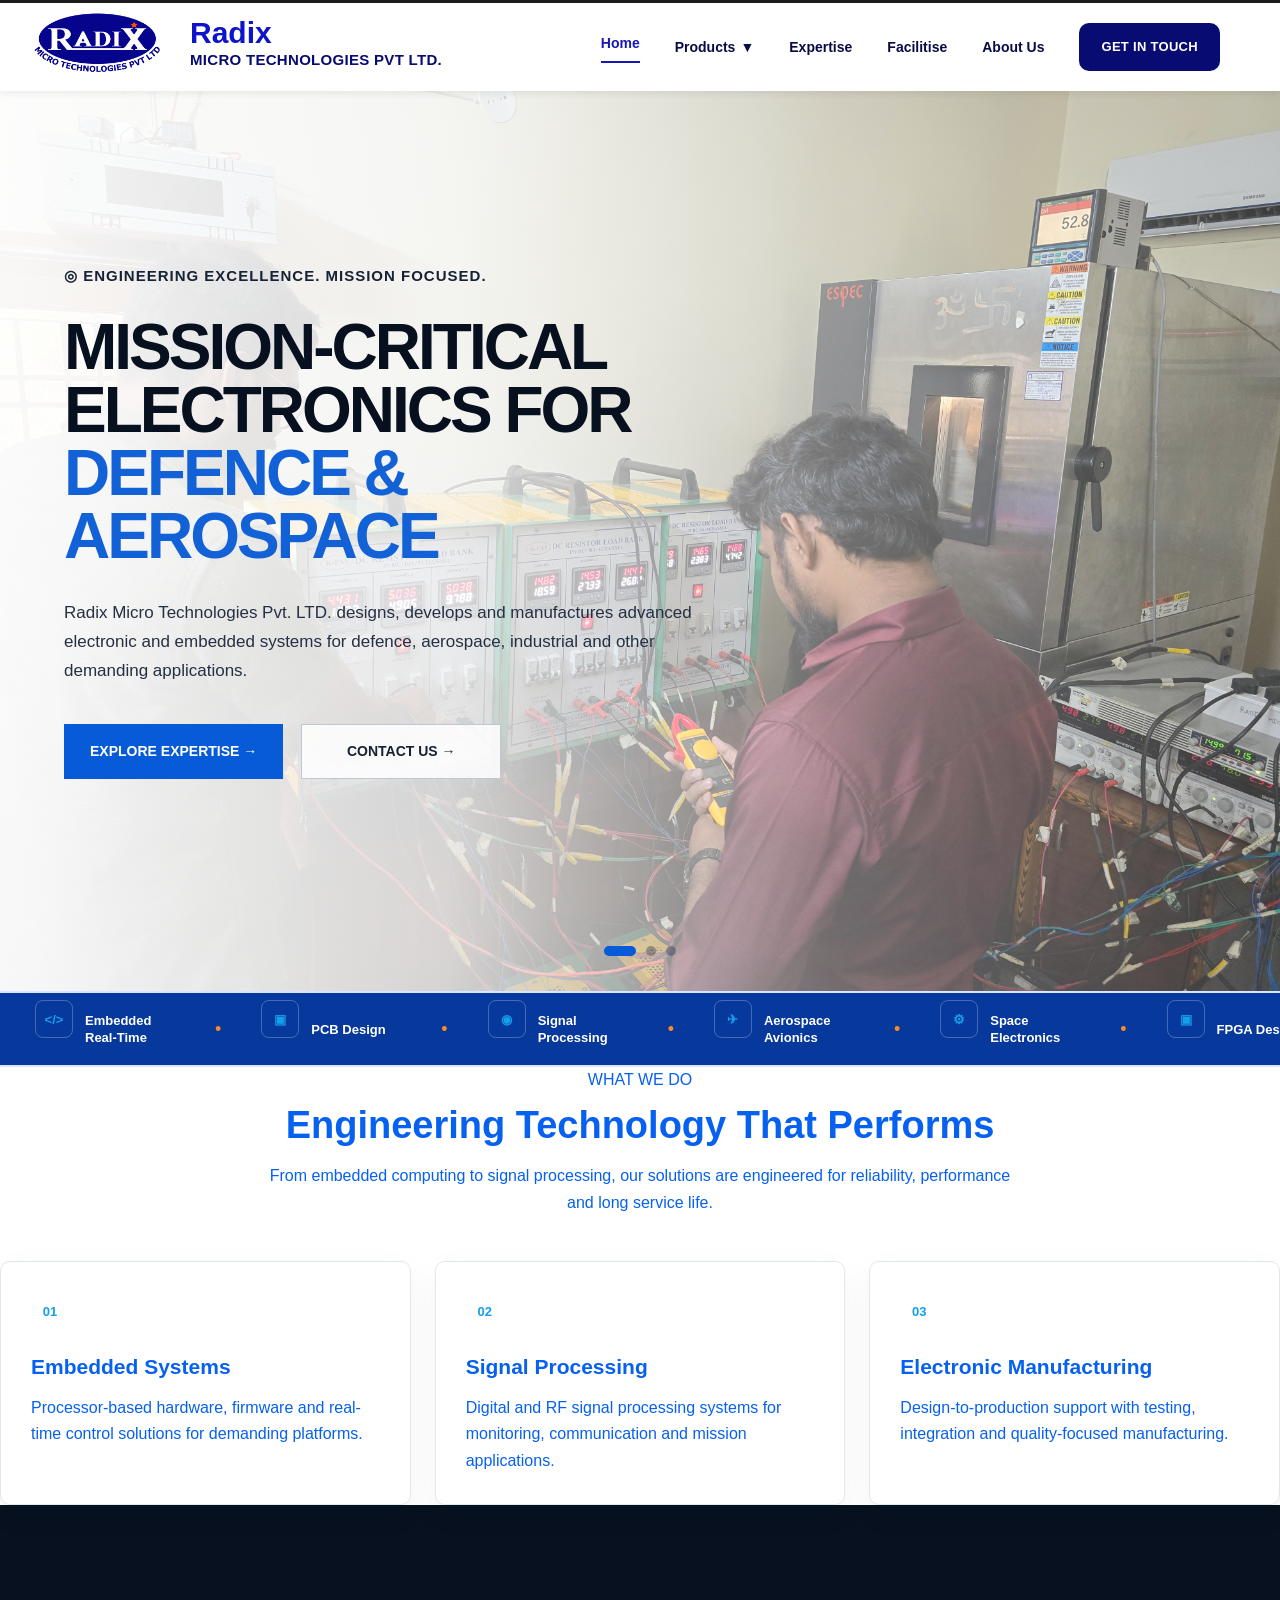
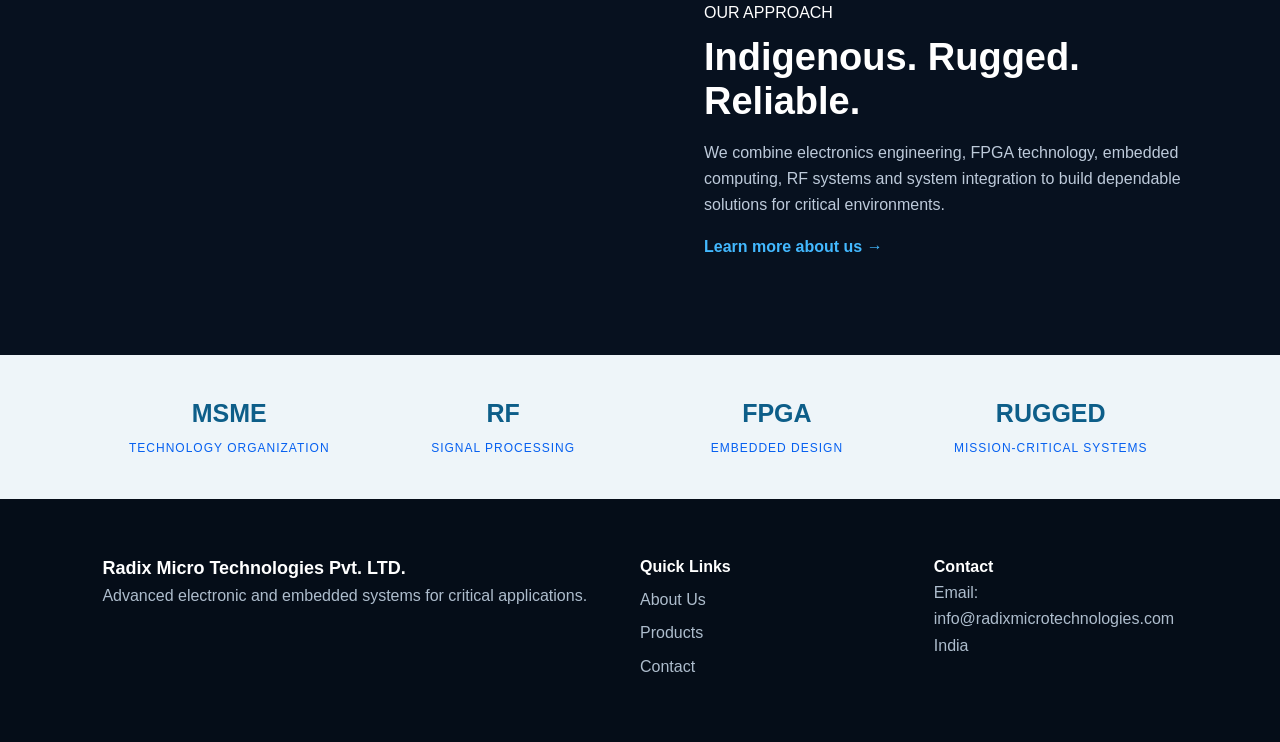
==== index.html @ d8c062b5 "Initial website" ====
<!DOCTYPE html>
<html lang="en">

<head>
  <meta charset="UTF-8">
  <meta name="viewport" content="width=device-width, initial-scale=1.0">

  <title>Radix Micro Technologies PVT LTD.</title>

  <link rel="stylesheet" href="assets/style.css">
</head>

<body>

  <header class="header">

    <!-- LEFT SIDE : LOGO + COMPANY NAME -->
    <div class="brand">

      <a href="index.html">
        <img src="assets/images/logo.png" alt="Radix Micro Technologies logo">
      </a>

      <div class="company-name">
        <h1>Radix</h1>
        <h2>MICRO TECHNOLOGIES PVT LTD.</h2>
      </div>

    </div>


    <!-- RIGHT SIDE : NAVIGATION -->
    <button class="menu-btn" onclick="toggleMenu()">☰</button>
    <nav id="nav">

      <a class="active" href="index.html">
        Home
      </a>

      <!--- PRODUCTS DROPDOWN -->
      <div class="dropdown">

        <a href="products.html" class="dropbtn">
          Products <span>▼</span>
        </a>

        <div class="dropdown-menu">

          <a href="obc.html">
            On-Board Computer
          </a>

          <a href="rf-module.html">
            RFC & NG Module
          </a>

          <a href="elpc.html">
            Embedde Launch Pad Computer
          </a>

          <a href="ethernet.html">
            Ethernet Switch
          </a>

          <a href="4ch.html">
            Search & Monitoring Receiver
          </a>

        </div>

      </div>

      <a href="expertise.html">
        Expertise
      </a>

      <a href="facilitise.html">
        Facilitise
      </a>

      <a href="about.html">
        About Us
      </a>

      <!-- CONTACT BUTTON -->
      <a href="contact.html" class="contact-button">
        GET IN TOUCH
      </a>

    </nav>

  </header>

  <!-- HERO SECTION -->
  <section class="hero">

    <!-- Slide 1 -->
    <div class="hero-slide active" 
         style="background-image: url('assets/images/hero1.jpeg');">

      <div class="overlay"></div>

      <div class="hero-content">

        <div class="small-title">
          ◎ ENGINEERING EXCELLENCE. MISSION FOCUSED.
        </div>

        <h1>
          MISSION-CRITICAL<br>
          ELECTRONICS FOR<br>
          <span>DEFENCE &<br> AEROSPACE</span>
        </h1>

        <p>Radix Micro Technologies Pvt. LTD. designs, develops and manufactures advanced electronic and embedded
          systems
          for defence, aerospace, industrial and other demanding applications.
        </p>

        <div class="buttons">
          <a href="expertise.html" class="btn primary">
                    EXPLORE EXPERTISE →
          </a>

          <a href="contact.html" class="btn secondary">
                    CONTACT US →
          </a>
        </div>
      </div>
    </div>

      <!-- Slide 2 -->
      <div class="hero-slide" 
           style="background-image: url('assets/images/hero2.jpeg');">

        <div class="overlay"></div>

        <div class="hero-content">

          <div class="small-title">
            ◎ ADVANCED TECHNOLOGY. RELIABLE PERFORMANCE.
          </div>

          <h1>
            ADVANCED<br>
            <span>RF & EMBEDDED</span><br>
            SYSTEMS
          </h1>

          <p>
            High-performance electronic solutions engineered for
            demanding defence, aerospace and industrial applications.
          </p>

          <div class="buttons">
            <a href="expertise.html" class="btn primary">
              OUR EXPERTISE →
            </a>

            <a href="products.html" class="btn secondary">
              EXPLORE PRODUCTS →
            </a>
          </div>

        </div>
      </div>

      <!-- Slide 3 -->
      <div class="hero-slide"
        style="background-image: url('assets/images/hero3.jpeg');">

        <div class="overlay"></div>

        <div class="hero-content">

          <div class="small-title">
            ◎ INDIGENOUS TECHNOLOGY. MISSION READY.
          </div>

          <h1>
            ENGINEERED FOR<br>
            <span>MISSION-CRITICAL</span><br>
            APPLICATIONS
          </h1>

          <p>
            Indigenous electronic systems designed for reliability,
            precision and high-performance mission environments.
          </p>

          <div class="buttons">
            <a href="about.html" class="btn primary">
              DISCOVER MORE →
            </a>

            <a href="contact.html" class="btn secondary">
              CONTACT US →
            </a>
          </div>

        </div>
      </div>

      <!-- Slide indicators -->
      <div class="slide-dots">

        <span class="dot active" onclick="showSlide(0)"></span>

        <span class="dot" onclick="showSlide(1)"></span>

        <span class="dot" onclick="showSlide(2)"></span>

      </div>

  </section>


  <script src="script.js"></script>


  <div class="scroll-container">

    <div class="scroll-content">

      <!-- SET 1 -->
      <div class="scroll-item">
        <div class="icon">&lt;/&gt;</div>
        <div class="text">
          <strong>Embedded</strong>
          <strong>Real-Time</strong>
        </div>
      </div>

      <span class="separator">•</span>

      <div class="scroll-item">
        <div class="icon">▣</div>
        <div class="text">
          <strong>PCB Design</strong>
        </div>
      </div>

      <span class="separator">•</span>

      <div class="scroll-item">
        <div class="icon">◉</div>
        <div class="text">
          <strong>Signal</strong>
          <strong>Processing</strong>
        </div>
      </div>

      <span class="separator">•</span>

      <div class="scroll-item">
        <div class="icon">✈</div>
        <div class="text">
          <strong>Aerospace</strong>
          <strong>Avionics</strong>
        </div>
      </div>

      <span class="separator">•</span>

      <div class="scroll-item">
        <div class="icon">⚙</div>
        <div class="text">
          <strong>Space</strong>
          <strong>Electronics</strong>
        </div>
      </div>

      <span class="separator">•</span>

      <div class="scroll-item">
        <div class="icon">▣</div>
        <div class="text">
          <strong>FPGA Design</strong>
        </div>
      </div>

      <span class="separator">•</span>

      <div class="scroll-item">
        <div class="icon">&lt;/&gt;</div>
        <div class="text">
          <strong>Embedded</strong>
          <strong>Real-Time</strong>
        </div>
      </div>

      <span class="separator">•</span>


      <!-- SET 2 - DUPLICATE -->
      <div class="scroll-item">
        <div class="icon">&lt;/&gt;</div>
        <div class="text">
          <strong>Embedded</strong>
          <strong>Real-Time</strong>
        </div>
      </div>

      <span class="separator">•</span>

      <div class="scroll-item">
        <div class="icon">▣</div>
        <div class="text">
          <strong>PCB Design</strong>
        </div>
      </div>

      <span class="separator">•</span>

      <div class="scroll-item">
        <div class="icon">◉</div>
        <div class="text">
          <strong>Signal</strong>
          <strong>Processing</strong>
        </div>
      </div>

      <span class="separator">•</span>

      <div class="scroll-item">
        <div class="icon">✈</div>
        <div class="text">
          <strong>Aerospace</strong>
          <strong>Avionics</strong>
        </div>
      </div>

      <span class="separator">•</span>

      <div class="scroll-item">
        <div class="icon">⚙</div>
        <div class="text">
          <strong>Space</strong>
          <strong>Electronics</strong>
        </div>
      </div>

      <span class="separator">•</span>

      <div class="scroll-item">
        <div class="icon">▣</div>
        <div class="text">
          <strong>FPGA Design</strong>
        </div>
      </div>

    </div>

  </div>

  </section>

  <section class="section">
    <div class="section-title">
      <span>WHAT WE DO</span>

      <h2>
        Engineering Technology That Performs
      </h2>

      <p>From embedded computing to signal processing, our solutions are engineered for reliability, performance and
        long service life.</p>
    </div>

    <div class="cards">
      <article>
        <div class="icon">01</div>

        <h3>Embedded Systems</h3>

        <p>Processor-based hardware, firmware and real-time control solutions for demanding platforms.</p>
      </article>

      <article>
        <div class="icon">02</div>
        <h3>Signal Processing</h3>
        <p>Digital and RF signal processing systems for monitoring, communication and mission applications.</p>
      </article>

      <article>
        <div class="icon">03</div>
        <h3>Electronic Manufacturing</h3>
        <p>Design-to-production support with testing, integration and quality-focused manufacturing.</p>
      </article>
    </div>

  </section>

  <section class="split">
    <div class="split-image image-board"></div>
    <div class="split-content"><span class="eyebrow">OUR APPROACH</span>
      <h2>Indigenous. Rugged. Reliable.</h2>
      <p>We combine electronics engineering, FPGA technology, embedded computing, RF systems and system integration to
        build dependable solutions for critical environments.</p><a class="text-link" href="about.html">Learn more about
        us →</a>
    </div>
  </section>

  <section class="stats">
    <div><strong>MSME</strong><span>Technology Organization</span></div>
    <div><strong>RF</strong><span>Signal Processing</span></div>
    <div><strong>FPGA</strong><span>Embedded Design</span></div>
    <div><strong>RUGGED</strong><span>Mission-Critical Systems</span></div>
  </section>

  <footer>
    <div><strong>Radix Micro Technologies Pvt. LTD.</strong>
      <p>Advanced electronic and embedded systems for critical applications.</p>
    </div>
    <div>
      <h4>Quick Links</h4><a href="about.html">About Us</a><a href="products.html">Products</a><a
        href="contact.html">Contact</a>
    </div>
    <div>
      <h4>Contact</h4>
      <p>Email: info@radixmicrotechnologies.com</p>
      <p>India</p>
    </div>
  </footer>
  <script src="assets/script.js"></script>
</body>

</html>
---- assets/style.css ----
/*@import url('https://fonts.googleapis.com/css2?family=Inter:wght@400;500;600;700;800&display=swap');*/
/* =================
       HEADER
====================*/
* {
    margin: 0;
    padding: 0;
    box-sizing: border-box
}

html {
    scroll-behavior: smooth
}

body {
    margin: 0;
    padding: 0;
    font-family: Arial, Arial, Helvetica, sans-serif;
    color: #0660f0;
    background: #fff;
    line-height: 1.65
}

a {
    text-decoration: none;
    color: inherit
}


/* MAIN HEADER */
.header {
    width: 100%;
    height: 8%;

    display: flex;
    align-items: center;

    /*justify-content: space-between;*/

    padding: 0 60px 0 25px;

    background: #ffffff;

   /* color: #fff; */
   border-top: 3px solid #1c1c1c;
   box-shadow: 0 2px 8px rgba(0, 0, 0, 0.08);
    position: sticky;
    top: 0;
    z-index: 20;
}


/*========================
   LOGO + COMPANY NAME
=========================*/
.brand {
/* .brand img { */
   /* width: 155px;
    display: block */
    display: flex;
    align-items: center;
    gap: 20px;
    text-decoration: none;
}

/* LOGO */
.brand img {
    width: 145px;
    height: 80px;
    object-fit: contain;
}

/* COMPANY NAME */

.company-name {
    display: flex;
    flex-direction: column;
    justify-content: center;
}

.company-name h1 {
    color: #0e14c9;
    font-size: 30px;
    font-weight: 800;
    line-height: 0.7;
    margin-bottom: 5px;
}

.company-name h2 {
    color: #080b72;
    font-size: 15px;
    font-weight: 700;
    letter-spacing: 0.3px;
}


/*==========================
       NAVIGATION
============================*/

.header nav {
    margin-left: auto;
    display: flex;
    gap: 35px;
    align-items: center
   
}

.header nav a,
.dropbtn {
    position: relative;
    font-size: 14px;
    color: #080b45; /* #050505 */
    text-decoration: none;
    font-weight: 600;
    white-space: nowrap;
    transition: 0.3s;
}

/* NAVIGATION HOVER */
.header nav a:hover,
.header nav a.active {
    color: #1717b8 /*#050505 */
}

/*========================
    ACTIVE HOME
========================*/
.header nav a.active {
    border-bottom: 2px solid #1717b8;
    padding-bottom: 6px
}

.navbar .active::after {
    content: "";
    position: absolute;
    left: 0;
    right: 0;
    bottom: -17px;
    height: 2px;
    background: #1717b8;
}


/* ==============================
   PRODUCTS DROPDOWN
================================ */
.dropdown {
    position: relative;
}


/* PRODUCT BUTTON */
.dropbtn {
    display: flex;
    align-items: center;
    gap: 5px;
}


/* ARROW */
.dropbtn span {
    font-size: 14px;
}


/* DROPDOWN MENU */
.dropdown-menu {
    position: absolute;
    top: 35px;
    left: -20px;
    width: 260px;
    background: #ffffff;
    border-radius: 5px;
    box-shadow: 0 8px 25px rgba(0, 0, 0, 0.15);
    padding: 8px 0;
    opacity: 0;
    visibility: hidden;
    transform: translateY(10px);
    transition: all 0.25s ease;
}


/* SHOW DROPDOWN */
.dropdown:hover .dropdown-menu {
    opacity: 1;
    visibility: visible;
    transform: translateY(0);
}


/* DROPDOWN LINKS */
.dropdown-menu a {
    display: block;
    padding: 12px 18px;
    color: #11134d;
    text-decoration: none;
    font-size: 14px;
    font-weight: 500;
}


.dropdown-menu a:hover {
    background: #f0f3ff;
    color: #1717b8;
}


/* ==============================
   GET IN TOUCH BUTTON
================================ */
.contact-button {
    background: #080b72;
    color: #ffffff !important;
    padding: 13px 22px;
    border-radius: 10px;
    font-size: 13px !important;
    font-weight: 700 !important;
    letter-spacing: 0.3px;
    transition: 0.3s;
}

.contact-button:hover {
    background: #1717b8;
    transform: translateY(-1px);
}

.menu-btn {
    display: none;
    background: white;
    color: #000;
    border: none;
    border-radius: 50%;
    width: 45px;
    height: 45px;
    font-size: 25px;
    cursor: pointer;
}

@media (max-width: 768px) {
    .menu-btn {
        display: block;
        position: absolute;
        left: 20px;
        top: 15px;
        z-index: 2000;
    }
}
/* =========================
   HERO
========================= */
.hero {
    position: relative;
    width: 100%;
    height: 100vh;
    min-height: 650px;
    overflow: hidden;
}


/* =========================
   SLIDES
========================= */

.hero-slide {
    position: absolute;
    inset: 0;

    width: 100%;
    height: 100%;

    background-size: cover;
    background-position: center;

    opacity: 0;

    transform: scale(1.05);

    transition:
        opacity 1.2s ease-in-out,
        transform 7s ease-in-out;

    pointer-events: none;
}


.hero-slide.active {
    opacity: 1;

    transform: scale(1);

    pointer-events: auto;
}


/* =========================
   WHITE IMAGE OVERLAY
========================= */

.overlay {
    position: absolute;
    inset: 0;

    background:
        linear-gradient(
            90deg,
            rgba(255,255,255,0.96) 0%,
            rgba(255,255,255,0.82) 35%,
            rgba(255,255,255,0.40) 65%,
            rgba(255,255,255,0.18) 100%
        );
}


/* =========================
   CONTENT
========================= */

.hero-content {
    position: relative;
    z-index: 2;

    width: 90%;
    max-width: 1250px;

    height: 100%;

    margin: auto;

    display: flex;
    flex-direction: column;
    justify-content: center;

    padding-bottom: 40px;
}


/* =========================
   SMALL TITLE
========================= */

.small-title {
    font-size: 15px;

    font-weight: 700;

    letter-spacing: 1px;

    color: #162235;

    margin-bottom: 28px;

    opacity: 0;

    transform: translateY(30px);
}


/* =========================
   MAIN HEADING
========================= */

.hero h1 {
    font-size: clamp(45px, 5vw, 76px);

    line-height: 0.98;

    font-weight: 900;

    letter-spacing: -3px;

    color: #07101f;

    max-width: 720px;

    margin-bottom: 32px;

    opacity: 0;

    transform: translateY(40px);
}


.hero h1 span {
    color: #1261d6;
}


/* =========================
   DESCRIPTION
========================= */

.hero p {
    max-width: 650px;

    font-size: 17px;

    line-height: 1.7;

    color: #253044;

    margin-bottom: 38px;

    opacity: 0;

    transform: translateY(40px);
}


/* =========================
   BUTTONS
========================= */

.buttons {
    display: flex;

    gap: 18px;

    opacity: 0;

    transform: translateY(40px);
}


.btn {
    display: inline-flex;

    align-items: center;

    justify-content: center;

    min-width: 200px;

    height: 55px;

    padding: 0 25px;

    text-decoration: none;

    font-size: 14px;

    font-weight: 700;

    transition: all 0.3s ease;
}


/* BLUE BUTTON */

.btn.primary {
    background: #075bd7;

    color: white;

    border: 1px solid #075bd7;
}


.btn.primary:hover {
    background: #0047b5;

    transform: translateY(-3px);
}


/* WHITE BUTTON */

.btn.secondary {
    background: rgba(255,255,255,0.85);

    color: #172236;

    border: 1px solid #bfc7d4;
}


.btn.secondary:hover {
    background: white;

    transform: translateY(-3px);
}

/*------------------------------------------------------------------*/

/* =========================
   TEXT ANIMATION
========================= */

.hero-slide.active .small-title {
    animation: slideUp 0.8s ease forwards;
    animation-delay: 0.3s;
}


.hero-slide.active h1 {
    animation: slideUp 0.9s ease forwards;
    animation-delay: 0.45s;
}


.hero-slide.active p {
    animation: slideUp 0.9s ease forwards;
    animation-delay: 0.65s;
}


.hero-slide.active .buttons {
    animation: slideUp 0.9s ease forwards;
    animation-delay: 0.85s;
}


@keyframes slideUp {

    from {
        opacity: 0;

        transform: translateY(40px);
    }

    to {
        opacity: 1;

        transform: translateY(0);
    }

}


/* =========================
   DOTS
========================= */

.slide-dots {
    position: absolute;

    z-index: 10;

    bottom: 35px;

    left: 50%;

    transform: translateX(-50%);

    display: flex;

    gap: 10px;
}


.dot {
    width: 10px;

    height: 10px;

    border-radius: 50%;

    background: rgba(20,40,70,0.35);

    cursor: pointer;

    transition: all 0.3s ease;
}


.dot.active {
    width: 32px;

    border-radius: 10px;

    background: #075bd7;
}


/* =========================
   MOBILE
========================= */

@media (max-width: 768px) {

    .hero {
        height: 100vh;

        min-height: 650px;
    }


    .hero-content {
        width: 88%;

        padding-top: 80px;
    }


    .hero h1 {
        font-size: 43px;

        letter-spacing: -2px;

        max-width: 500px;
    }


    .hero p {
        font-size: 15px;

        max-width: 500px;
    }


    .buttons {
        flex-direction: column;

        align-items: flex-start;

        gap: 12px;
    }


    .btn {
        min-width: 190px;

        height: 50px;
    }


    .overlay {
        background:
            linear-gradient(
                90deg,
                rgba(255,255,255,0.95),
                rgba(255,255,255,0.65)
            );
    }

}

/* =========================
   SCROLLING BAR
========================= */

.scroll-container {
    width: 100%;
    height: 76px;

    background: #07399d;

    overflow: hidden;

    display: flex;
    align-items: center;

    white-space: nowrap;

    border-top: 2px solid #d8e5ff;
    border-bottom: 2px solid #d8e5ff;
}


/* =========================
   MOVING CONTENT
========================= */

.scroll-content {
    display: flex;
    align-items: center;

    width: max-content;

    animation: scrolling 25s linear infinite;
}


/* =========================
   INDIVIDUAL ITEM
========================= */

.scroll-item {
    display: flex;

    align-items: center;

    gap: 12px;

    margin: 0 35px;
}


/* =========================
   ICON
========================= */

.icon {
    width: 38px;
    height: 38px;

    border: 1px solid rgba(255,255,255,0.25);

    border-radius: 8px;

    display: flex;
    align-items: center;
    justify-content: center;

    color: white;

    font-size: 17px;
}


/* =========================
   TEXT
========================= */

.text {
    display: flex;

    flex-direction: column;

    justify-content: center;

    color: white;

    font-size: 13px;

    line-height: 17px;

    min-width: 90px;
}

.text strong {
    font-weight: 600;
}


/* =========================
   ORANGE DOT
========================= */

.separator {
    color: #ff8b22;

    font-size: 18px;

    margin: 0 5px;
}


/* =========================
   SCROLL ANIMATION
========================= */

@keyframes scrolling {

    from {
        transform: translateX(0);
    }

    to {
        transform: translateX(-50%);
    }

}


/* =========================
   PAUSE WHEN MOUSE HOVERS
========================= */

.scroll-container:hover .scroll-content {
    animation-play-state: paused;
}


/* =========================
   MOBILE
========================= */

@media (max-width: 768px) {

    .scroll-container {
        height: 65px;
    }

    .scroll-item {
        margin: 0 20px;
    }

    .icon {
        width: 34px;
        height: 34px;
    }

    .text {
        font-size: 12px;
    }

}

/*------------------------------------------------------------------*/

.section-title {
    text-align: center;
    max-width: 760px;
    margin: 0 auto 45px
}

.section-title h2,
.split-content h2,
.two-col h2,
.contact-grid h2 {
    font-size: 38px;
    line-height: 1.15;
    margin: 10px 0 16px
}

.cards {
    display: grid;
    grid-template-columns: repeat(3, 1fr);
    gap: 24px
}

.cards article,
.cap-grid article,
.cert,
.product {
    border: 1px solid #dfe7ef;
    border-radius: 10px;
    padding: 30px;
    background: #fff;
    box-shadow: 0 10px 30px rgba(10, 30, 50, .05)
}

.icon {
    font-size: 13px;
    font-weight: 800;
    color: #159fe8;
    margin-bottom: 20px
}

.cards h3,
.cap-grid h3,
.product h3,
.cert h3 {
    font-size: 21px;
    margin: 0 0 10px
}

.split {
    display: grid;
    grid-template-columns: 1fr 1fr;
    min-height: 450px;
    background: #07111f;
    color: #fff
}

.split-image {
    background-position: center;
    background-size: cover;
    min-height: 400px
}

.split-content {
    padding: 80px 10%;
    display: flex;
    flex-direction: column;
    justify-content: center
}

.split-content p {
    color: #bdcada;
    max-width: 580px
}

.text-link {
    color: #43b9ff;
    font-weight: 700;
    margin-top: 15px
}

.stats {
    display: grid;
    grid-template-columns: repeat(4, 1fr);
    background: #eef5f9;
    padding: 38px 8%;
    gap: 20px;
    text-align: center
}

.stats strong {
    display: block;
    font-size: 25px;
    color: #0d5e89
}

.stats span {
    font-size: 12px;
    text-transform: uppercase;
    letter-spacing: 1px
}

.page-hero {
    padding: 100px 8%;
    background: linear-gradient(100deg, #07111f, #0d2940);
    color: #fff
}

.page-hero h1 {
    font-size: 52px;
    line-height: 1.1;
    margin: 12px 0
}

.page-hero p {
    max-width: 700px;
    color: #c8d6e4
}

.two-col {
    display: grid;
    grid-template-columns: 1fr 1fr;
    gap: 70px;
    align-items: center
}

.image {
    min-height: 360px;
    border-radius: 12px;
    background-size: cover;
    background-position: center
}

.gray {
    background: #f4f7fa
}

.product-grid {
    display: grid;
    grid-template-columns: repeat(2, 1fr);
    gap: 28px
}

.product {
    padding: 0;
    overflow: hidden
}

.product .image {
    height: 230px;
    min-height: 0;
    border-radius: 0
}

.product div:last-child {
    padding: 26px
}

.product span {
    font-size: 12px;
    color: #159fe8;
    font-weight: 800
}

.cap-grid {
    display: grid;
    grid-template-columns: repeat(3, 1fr);
    gap: 22px
}

.cert-grid {
    display: grid;
    grid-template-columns: repeat(3, 1fr);
    gap: 24px
}

.cert {
    text-align: center
}

.cert-mark {
    width: 85px;
    height: 85px;
    border: 3px solid #159fe8;
    border-radius: 50%;
    display: grid;
    place-items: center;
    margin: 0 auto 20px;
    color: #0d6f9f;
    font-weight: 800
}

.contact-grid {
    display: grid;
    grid-template-columns: 1fr 1fr;
    gap: 70px
}

.contact-item {
    border-top: 1px solid #dde5ec;
    padding: 16px 0;
    display: flex;
    flex-direction: column
}

.contact-item b {
    font-size: 12px;
    text-transform: uppercase;
    letter-spacing: 1px;
    color: #159fe8
}

.contact-grid form {
    display: flex;
    flex-direction: column;
    gap: 14px
}

.contact-grid input,
.contact-grid textarea {
    width: 100%;
    padding: 14px;
    border: 1px solid #ccd7e1;
    border-radius: 5px;
    font: inherit
}

.contact-grid textarea {
    resize: vertical
}

.contact-grid form .btn {
    align-self: flex-start
}

#form-msg {
    color: #16834c;
    font-weight: 600
}

footer {
    background: #050d18;
    color: #aebdcd;
    padding: 55px 8%;
    display: grid;
    grid-template-columns: 2fr 1fr 1fr;
    gap: 50px
}

footer strong {
    color: #fff;
    font-size: 18px
}

footer h4 {
    color: #fff;
    margin-top: 0
}

footer a {
    display: block;
    margin: 7px 0
}

.image-board {
    background-image: url('images/board.svg')
}

.image-lab {
    background-image: url('images/lab.svg')
}

.image-obc {
    background-image: url('images/obc.svg')
}

.image-rf {
    background-image: url('images/rf.svg')
}

.image-switch {
    background-image: url('images/switch.svg')
}

.image-elpc {
    background-image: url('images/elpc.svg')
}

.image-receiver {
    background-image: url('images/receiver.svg')
}

.image-generic {
    background-image: url('images/generic.svg')
}

.image-engineering {
    background-image: url('images/engineering.svg')
}

.reverse {
    grid-template-columns: 1fr 1fr
}

.reverse .split-content {
    order: 1
}

.reverse .split-image {
    order: 2
}

@media(max-width:900px) {
    .header nav {
        display: none;
        position: absolute;
        top: 78px;
        left: 0;
        right: 0;
        background: #ffffff;
        padding: 20px 6%;
        flex-direction: column;
        align-items: flex-start
    }

    .header nav.show {
        display: flex
    }

    .menu-btn {
        display: block;
    }

    .cards,
    .cap-grid,
    .cert-grid,
    .product-grid,
    .stats,
    .two-col,
    .contact-grid,
    .split {
        grid-template-columns: 1fr
    }

    .hero {
        min-height: 580px
    }

    .section {
        padding: 65px 6%
    }

    .page-hero {
        padding: 75px 6%
    }

    .page-hero h1 {
        font-size: 40px
    }

    .split-content {
        padding: 65px 8%
    }

    .stats {
        gap: 28px
    }

    .product-grid {
        gap: 20px
    }

    footer {
        grid-template-columns: 1fr 1fr
    }

    .reverse .split-content,
    .reverse .split-image {
        order: initial
    }
}

@media(max-width:600px) {
    .brand img {
        width: 155px
    }

    .hero {
        padding: 65px 6%
    }

    .hero h1 {
        font-size: 42px
    }

    .hero p {
        font-size: 16px
    }

    .buttons {
        flex-direction: column;
        align-items: flex-start
    }

    .section-title h2,
    .split-content h2,
    .two-col h2,
    .contact-grid h2 {
        font-size: 31px
    }

    footer {
        grid-template-columns: 1fr
    }
}
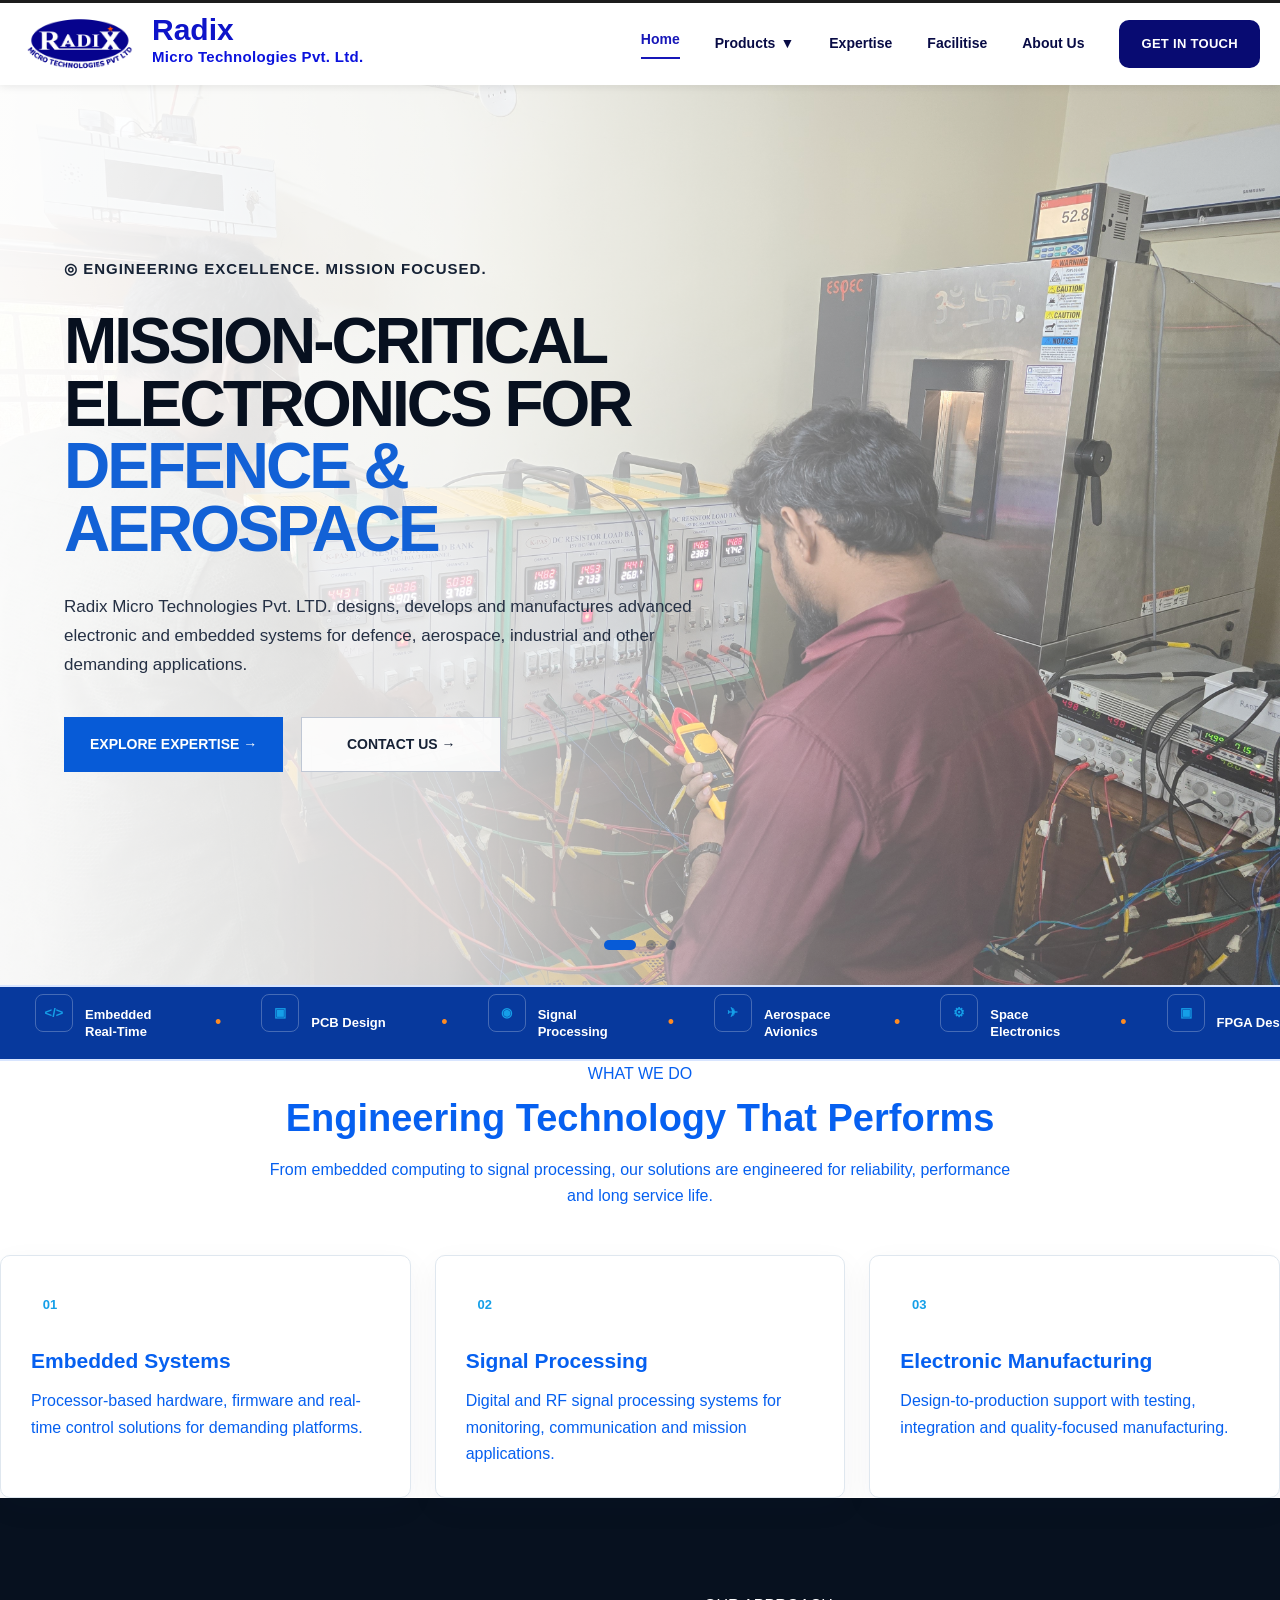
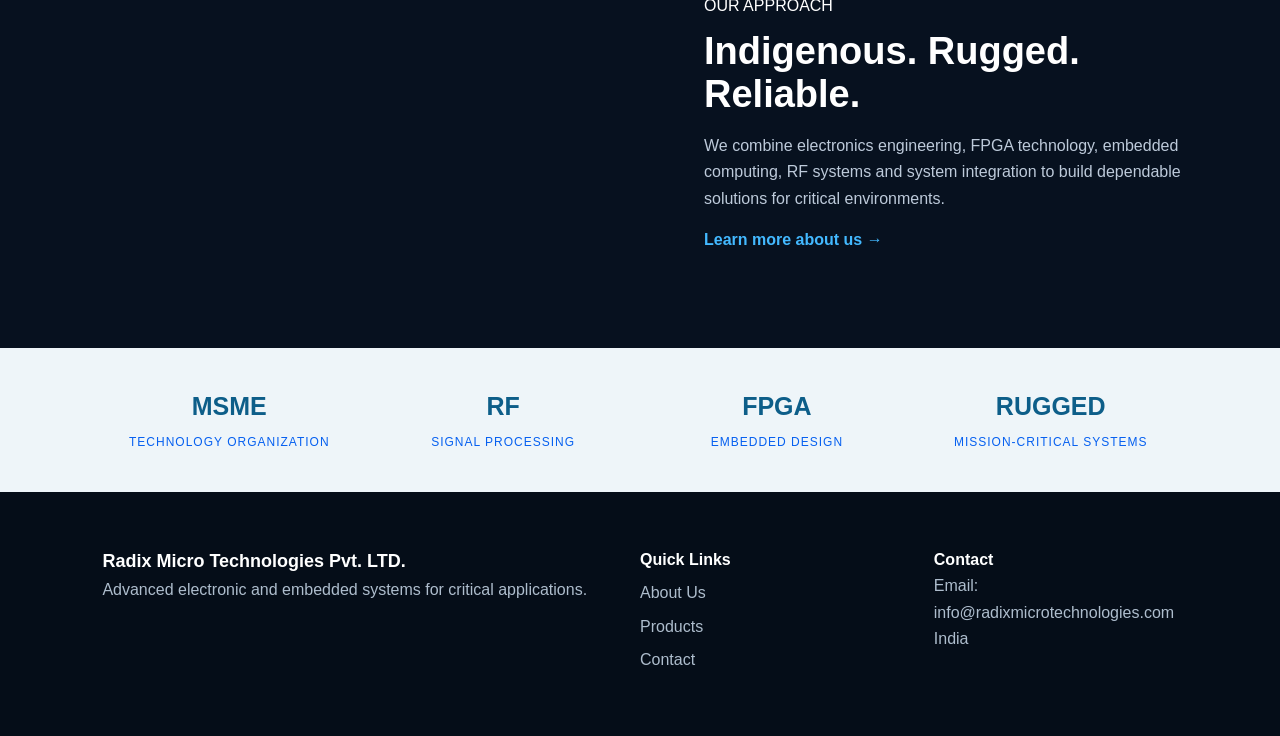
==== commit 99c10fb5: "Modified Home button" ====
--- a/index.html
+++ b/index.html
@@ -11,23 +11,20 @@
 </head>
 
 <body>
-
   <header class="header">
 
     <!-- LEFT SIDE : LOGO + COMPANY NAME -->
-    <div class="brand">
-
-      <a href="index.html">
-        <img src="assets/images/logo.png" alt="Radix Micro Technologies logo">
-      </a>
+    <a href="index.html" class="brand">
+
+      <img src="assets/images/logo.png" alt="company-logo">
 
       <div class="company-name">
         <h1>Radix</h1>
-        <h2>MICRO TECHNOLOGIES PVT LTD.</h2>
-      </div>
-
-    </div>
-
+        <h2>Micro Technologies Pvt. Ltd.</h2>
+      </div>
+
+    </a>
+  
 
     <!-- RIGHT SIDE : NAVIGATION -->
     <button class="menu-btn" onclick="toggleMenu()">☰</button>
--- a/assets/style.css
+++ b/assets/style.css
@@ -29,21 +29,15 @@
 
 /* MAIN HEADER */
 .header {
+    display: flex;
+    align-items: center;
+    justify-content: space-between;
     width: 100%;
-    height: 8%;
-
-    display: flex;
-    align-items: center;
-
-    /*justify-content: space-between;*/
-
-    padding: 0 60px 0 25px;
-
+    box-sizing: border-box;
+    padding: 10px 20px;
     background: #ffffff;
-
-   /* color: #fff; */
-   border-top: 3px solid #1c1c1c;
-   box-shadow: 0 2px 8px rgba(0, 0, 0, 0.08);
+    border-top: 3px solid #1c1c1c;
+    box-shadow: 0 2px 8px rgba(0, 0, 0, 0.08);
     position: sticky;
     top: 0;
     z-index: 20;
@@ -54,28 +48,28 @@
    LOGO + COMPANY NAME
 =========================*/
 .brand {
-/* .brand img { */
-   /* width: 155px;
-    display: block */
     display: flex;
     align-items: center;
-    gap: 20px;
+    gap: 12px;
     text-decoration: none;
-}
-
-/* LOGO */
+    color: inherit;
+    cursor: pointer;
+
+    flex-shrink: 0;
+}
+
+/* COMPANY-LOGO */
 .brand img {
-    width: 145px;
-    height: 80px;
+    width: 120px;
+    height: auto;
     object-fit: contain;
-}
-
-/* COMPANY NAME */
-
+    flex-shrink: 0;
+}
+
+/* COMPANY-NAME*/
 .company-name {
-    display: flex;
-    flex-direction: column;
-    justify-content: center;
+    flex-shrink: 0;
+    white-space: nowrap;
 }
 
 .company-name h1 {
@@ -87,10 +81,12 @@
 }
 
 .company-name h2 {
-    color: #080b72;
+    color: #0b12dd;
     font-size: 15px;
     font-weight: 700;
     letter-spacing: 0.3px;
+     white-space: nowrap;
+    
 }
 
 
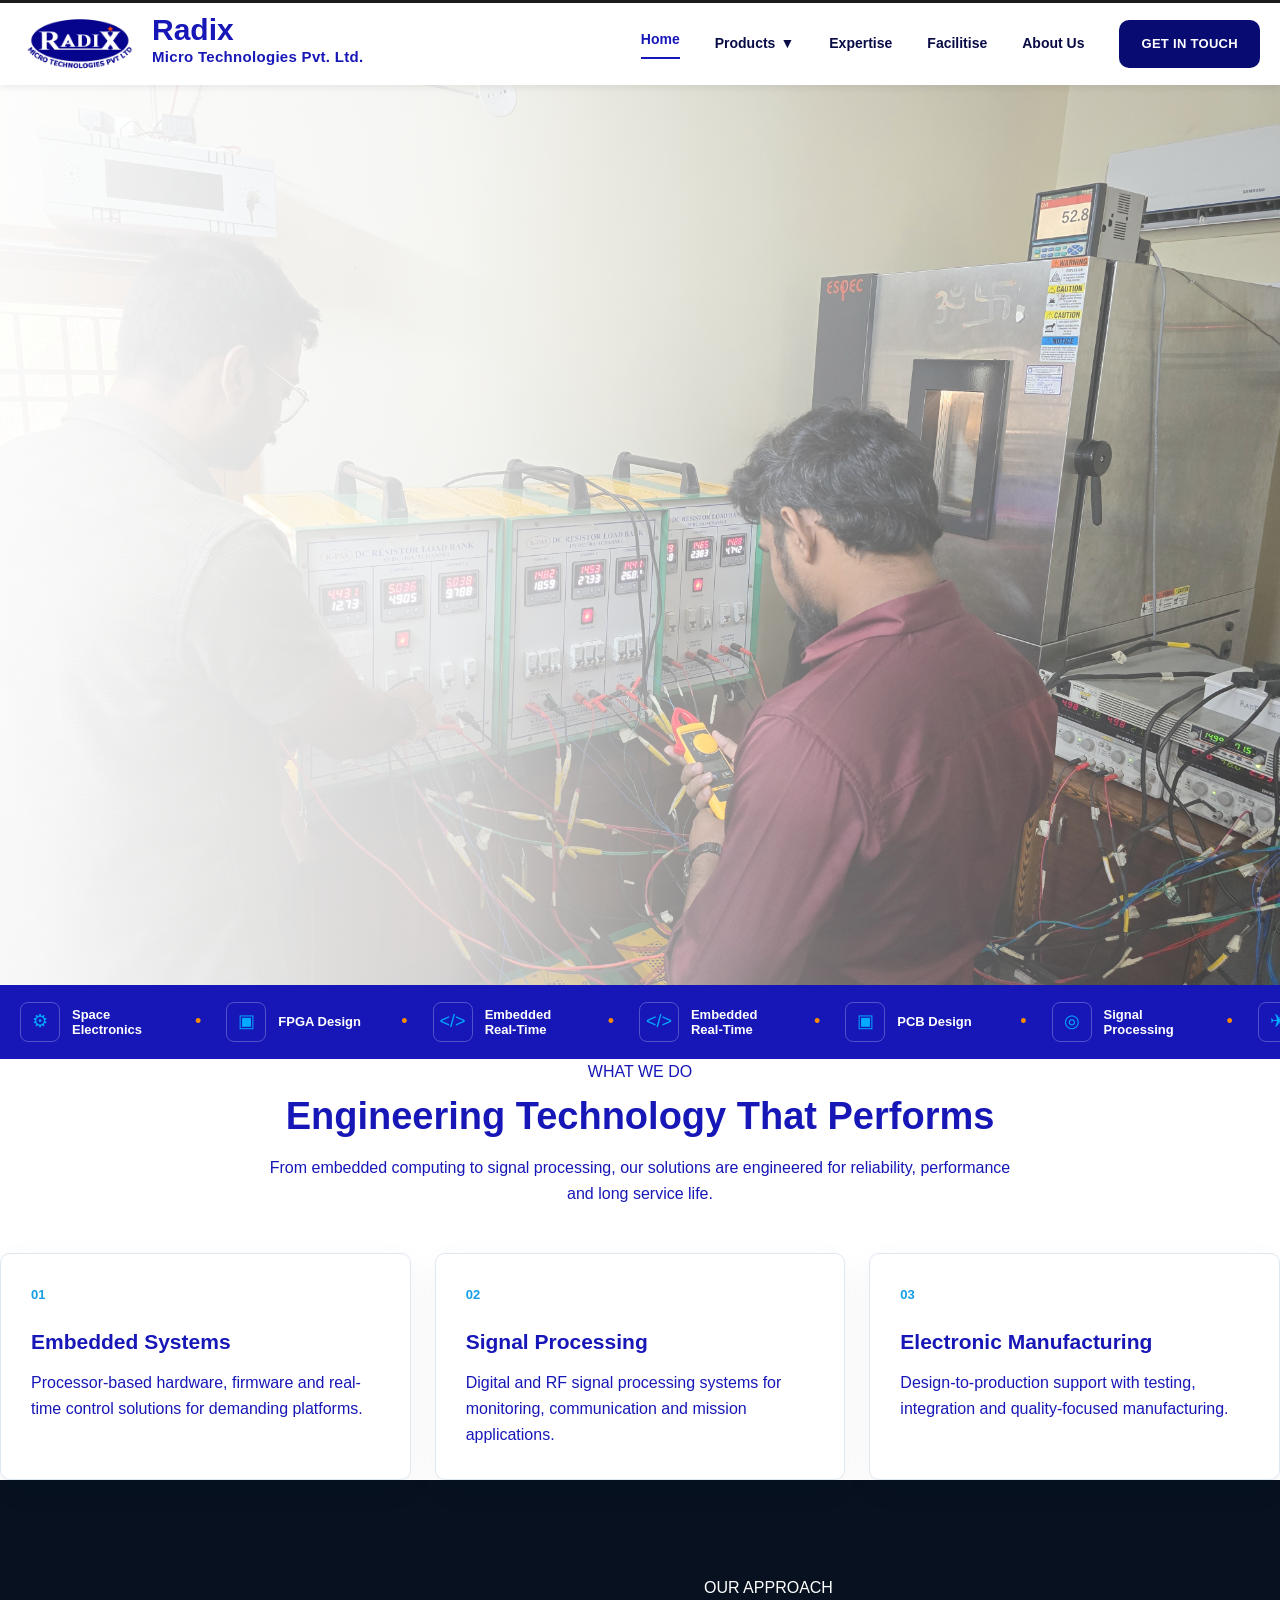
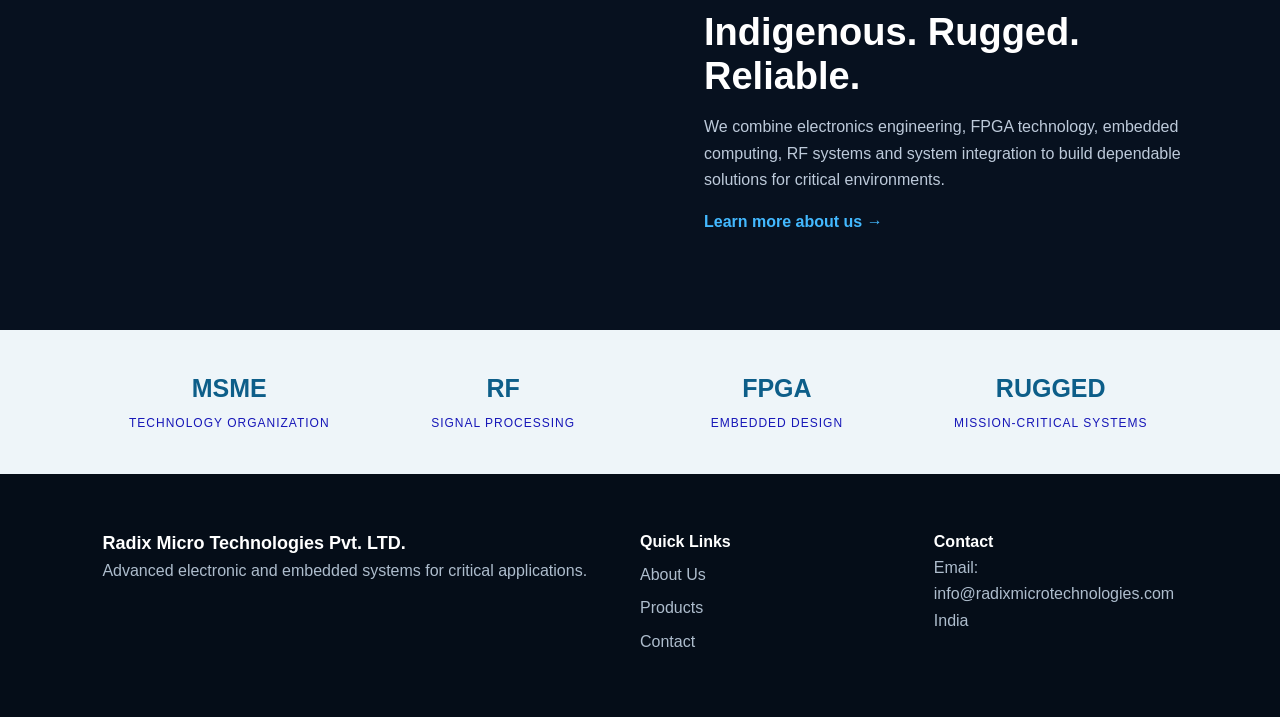
==== commit 782719b6: "modified scrolling bar infinity" ====
--- a/index.html
+++ b/index.html
@@ -212,145 +212,124 @@
   </section>
 
 
-  <script src="script.js"></script>
-
-
-  <div class="scroll-container">
-
-    <div class="scroll-content">
-
-      <!-- SET 1 -->
-      <div class="scroll-item">
-        <div class="icon">&lt;/&gt;</div>
-        <div class="text">
-          <strong>Embedded</strong>
-          <strong>Real-Time</strong>
-        </div>
-      </div>
-
-      <span class="separator">•</span>
-
-      <div class="scroll-item">
-        <div class="icon">▣</div>
-        <div class="text">
-          <strong>PCB Design</strong>
-        </div>
-      </div>
-
-      <span class="separator">•</span>
-
-      <div class="scroll-item">
-        <div class="icon">◉</div>
-        <div class="text">
-          <strong>Signal</strong>
-          <strong>Processing</strong>
-        </div>
-      </div>
-
-      <span class="separator">•</span>
-
-      <div class="scroll-item">
-        <div class="icon">✈</div>
-        <div class="text">
-          <strong>Aerospace</strong>
-          <strong>Avionics</strong>
-        </div>
-      </div>
-
-      <span class="separator">•</span>
-
-      <div class="scroll-item">
-        <div class="icon">⚙</div>
-        <div class="text">
-          <strong>Space</strong>
-          <strong>Electronics</strong>
-        </div>
-      </div>
-
-      <span class="separator">•</span>
-
-      <div class="scroll-item">
-        <div class="icon">▣</div>
-        <div class="text">
-          <strong>FPGA Design</strong>
-        </div>
-      </div>
-
-      <span class="separator">•</span>
-
-      <div class="scroll-item">
-        <div class="icon">&lt;/&gt;</div>
-        <div class="text">
-          <strong>Embedded</strong>
-          <strong>Real-Time</strong>
-        </div>
-      </div>
-
-      <span class="separator">•</span>
-
-
-      <!-- SET 2 - DUPLICATE -->
-      <div class="scroll-item">
-        <div class="icon">&lt;/&gt;</div>
-        <div class="text">
-          <strong>Embedded</strong>
-          <strong>Real-Time</strong>
-        </div>
-      </div>
-
-      <span class="separator">•</span>
-
-      <div class="scroll-item">
-        <div class="icon">▣</div>
-        <div class="text">
-          <strong>PCB Design</strong>
-        </div>
-      </div>
-
-      <span class="separator">•</span>
-
-      <div class="scroll-item">
-        <div class="icon">◉</div>
-        <div class="text">
-          <strong>Signal</strong>
-          <strong>Processing</strong>
-        </div>
-      </div>
-
-      <span class="separator">•</span>
-
-      <div class="scroll-item">
-        <div class="icon">✈</div>
-        <div class="text">
-          <strong>Aerospace</strong>
-          <strong>Avionics</strong>
-        </div>
-      </div>
-
-      <span class="separator">•</span>
-
-      <div class="scroll-item">
-        <div class="icon">⚙</div>
-        <div class="text">
-          <strong>Space</strong>
-          <strong>Electronics</strong>
-        </div>
-      </div>
-
-      <span class="separator">•</span>
-
-      <div class="scroll-item">
-        <div class="icon">▣</div>
-        <div class="text">
-          <strong>FPGA Design</strong>
-        </div>
-      </div>
-
-    </div>
-
-  </div>
-
-  </section>
+  <section class="services-slider">
+    <div class="services-track">
+
+        <!-- SET 1 -->
+        <div class="service-item">
+            <div class="service-icon">⚙</div>
+            <div class="service-text">Space<br>Electronics</div>
+        </div>
+
+        <span class="separator">•</span>
+
+        <div class="service-item">
+            <div class="service-icon">▣</div>
+            <div class="service-text">FPGA Design</div>
+        </div>
+
+        <span class="separator">•</span>
+
+        <div class="service-item">
+            <div class="service-icon">&lt;/&gt;</div>
+            <div class="service-text">Embedded<br>Real-Time</div>
+        </div>
+
+        <span class="separator">•</span>
+
+        <div class="service-item">
+            <div class="service-icon">&lt;/&gt;</div>
+            <div class="service-text">Embedded<br>Real-Time</div>
+        </div>
+
+        <span class="separator">•</span>
+
+        <div class="service-item">
+            <div class="service-icon">▣</div>
+            <div class="service-text">PCB Design</div>
+        </div>
+
+        <span class="separator">•</span>
+
+        <div class="service-item">
+            <div class="service-icon">◎</div>
+            <div class="service-text">Signal<br>Processing</div>
+        </div>
+
+        <span class="separator">•</span>
+
+        <div class="service-item">
+            <div class="service-icon">✈</div>
+            <div class="service-text">Aerospace<br>Avionics</div>
+        </div>
+
+        <span class="separator">•</span>
+
+        <div class="service-item">
+            <div class="service-icon">⚙</div>
+            <div class="service-text">Space<br>Electronics</div>
+        </div>
+
+        <span class="separator">•</span>
+
+
+        <!-- SET 2 - DUPLICATE -->
+        <div class="service-item">
+            <div class="service-icon">⚙</div>
+            <div class="service-text">Space<br>Electronics</div>
+        </div>
+
+        <span class="separator">•</span>
+
+        <div class="service-item">
+            <div class="service-icon">▣</div>
+            <div class="service-text">FPGA Design</div>
+        </div>
+
+        <span class="separator">•</span>
+
+        <div class="service-item">
+            <div class="service-icon">&lt;/&gt;</div>
+            <div class="service-text">Embedded<br>Real-Time</div>
+        </div>
+
+        <span class="separator">•</span>
+
+        <div class="service-item">
+            <div class="service-icon">&lt;/&gt;</div>
+            <div class="service-text">Embedded<br>Real-Time</div>
+        </div>
+
+        <span class="separator">•</span>
+
+        <div class="service-item">
+            <div class="service-icon">▣</div>
+            <div class="service-text">PCB Design</div>
+        </div>
+
+        <span class="separator">•</span>
+
+        <div class="service-item">
+            <div class="service-icon">◎</div>
+            <div class="service-text">Signal<br>Processing</div>
+        </div>
+
+        <span class="separator">•</span>
+
+        <div class="service-item">
+            <div class="service-icon">✈</div>
+            <div class="service-text">Aerospace<br>Avionics</div>
+        </div>
+
+        <span class="separator">•</span>
+
+        <div class="service-item">
+            <div class="service-icon">⚙</div>
+            <div class="service-text">Space<br>Electronics</div>
+        </div>
+
+    </div>
+</section>
 
   <section class="section">
     <div class="section-title">
--- a/assets/style.css
+++ b/assets/style.css
@@ -16,7 +16,7 @@
     margin: 0;
     padding: 0;
     font-family: Arial, Arial, Helvetica, sans-serif;
-    color: #0660f0;
+    color: #1717b8;
     background: #fff;
     line-height: 1.65
 }
@@ -73,7 +73,7 @@
 }
 
 .company-name h1 {
-    color: #0e14c9;
+    color: #1717b8;
     font-size: 30px;
     font-weight: 800;
     line-height: 0.7;
@@ -81,7 +81,7 @@
 }
 
 .company-name h2 {
-    color: #0b12dd;
+    color: #1717b8;
     font-size: 15px;
     font-weight: 700;
     letter-spacing: 0.3px;
@@ -93,7 +93,6 @@
 /*==========================
        NAVIGATION
 ============================*/
-
 .header nav {
     margin-left: auto;
     display: flex;
@@ -223,22 +222,36 @@
 
 .menu-btn {
     display: none;
-    background: white;
-    color: #000;
+    background: #1717b8;
+    color: white;
     border: none;
-    border-radius: 50%;
+    border-radius: 22%;
     width: 45px;
     height: 45px;
     font-size: 25px;
+     font-weight: bold;
     cursor: pointer;
 }
 
+/* MOBILE / SMALL SCREEN */
 @media (max-width: 768px) {
+    .header {
+        position: sticky;
+        top: 0;
+        width: 100%;
+        min-height: 75px;
+    }
+
     .menu-btn {
-        display: block;
+        display: flex;
+        align-items: center;
+        justify-content: center;
+
         position: absolute;
-        left: 20px;
-        top: 15px;
+        right: 20px;
+        top: 50%;
+        transform: translateY(-50%);
+
         z-index: 2000;
     }
 }
@@ -261,30 +274,23 @@
 .hero-slide {
     position: absolute;
     inset: 0;
-
     width: 100%;
     height: 100%;
-
     background-size: cover;
     background-position: center;
-
     opacity: 0;
-
     transform: scale(1.05);
 
     transition:
         opacity 1.2s ease-in-out,
         transform 7s ease-in-out;
-
     pointer-events: none;
 }
 
 
 .hero-slide.active {
     opacity: 1;
-
     transform: scale(1);
-
     pointer-events: auto;
 }
 
@@ -292,7 +298,6 @@
 /* =========================
    WHITE IMAGE OVERLAY
 ========================= */
-
 .overlay {
     position: absolute;
     inset: 0;
@@ -311,22 +316,16 @@
 /* =========================
    CONTENT
 ========================= */
-
 .hero-content {
     position: relative;
     z-index: 2;
-
     width: 90%;
     max-width: 1250px;
-
     height: 100%;
-
     margin: auto;
-
     display: flex;
     flex-direction: column;
     justify-content: center;
-
     padding-bottom: 40px;
 }
 
@@ -334,20 +333,13 @@
 /* =========================
    SMALL TITLE
 ========================= */
-
 .small-title {
     font-size: 15px;
-
     font-weight: 700;
-
     letter-spacing: 1px;
-
     color: #162235;
-
     margin-bottom: 28px;
-
     opacity: 0;
-
     transform: translateY(30px);
 }
 
@@ -355,50 +347,34 @@
 /* =========================
    MAIN HEADING
 ========================= */
-
 .hero h1 {
     font-size: clamp(45px, 5vw, 76px);
-
     line-height: 0.98;
-
     font-weight: 900;
-
     letter-spacing: -3px;
-
     color: #07101f;
-
     max-width: 720px;
-
     margin-bottom: 32px;
-
     opacity: 0;
-
     transform: translateY(40px);
 }
 
 
 .hero h1 span {
-    color: #1261d6;
+    color: #1717b8;
 }
 
 
 /* =========================
    DESCRIPTION
 ========================= */
-
 .hero p {
     max-width: 650px;
-
     font-size: 17px;
-
     line-height: 1.7;
-
     color: #253044;
-
     margin-bottom: 38px;
-
     opacity: 0;
-
     transform: translateY(40px);
 }
 
@@ -406,348 +382,131 @@
 /* =========================
    BUTTONS
 ========================= */
-
 .buttons {
     display: flex;
-
     gap: 18px;
-
     opacity: 0;
-
     transform: translateY(40px);
 }
 
 
 .btn {
     display: inline-flex;
-
     align-items: center;
-
     justify-content: center;
-
     min-width: 200px;
-
     height: 55px;
-
     padding: 0 25px;
-
     text-decoration: none;
-
     font-size: 14px;
-
     font-weight: 700;
-
     transition: all 0.3s ease;
 }
 
 
 /* BLUE BUTTON */
-
 .btn.primary {
-    background: #075bd7;
-
+    background: #1717b8;
     color: white;
-
-    border: 1px solid #075bd7;
+    border: 1px solid #1717b8;
 }
 
 
 .btn.primary:hover {
-    background: #0047b5;
-
+    background: #1717b8;
     transform: translateY(-3px);
 }
 
 
 /* WHITE BUTTON */
-
 .btn.secondary {
     background: rgba(255,255,255,0.85);
-
     color: #172236;
-
     border: 1px solid #bfc7d4;
 }
 
 
 .btn.secondary:hover {
     background: white;
-
     transform: translateY(-3px);
 }
 
 /*------------------------------------------------------------------*/
 
-/* =========================
-   TEXT ANIMATION
-========================= */
-
-.hero-slide.active .small-title {
-    animation: slideUp 0.8s ease forwards;
-    animation-delay: 0.3s;
-}
-
-
-.hero-slide.active h1 {
-    animation: slideUp 0.9s ease forwards;
-    animation-delay: 0.45s;
-}
-
-
-.hero-slide.active p {
-    animation: slideUp 0.9s ease forwards;
-    animation-delay: 0.65s;
-}
-
-
-.hero-slide.active .buttons {
-    animation: slideUp 0.9s ease forwards;
-    animation-delay: 0.85s;
-}
-
-
-@keyframes slideUp {
-
-    from {
-        opacity: 0;
-
-        transform: translateY(40px);
-    }
-
-    to {
-        opacity: 1;
-
-        transform: translateY(0);
-    }
-
-}
-
-
-/* =========================
-   DOTS
-========================= */
-
-.slide-dots {
-    position: absolute;
-
-    z-index: 10;
-
-    bottom: 35px;
-
-    left: 50%;
-
-    transform: translateX(-50%);
-
-    display: flex;
-
-    gap: 10px;
-}
-
-
-.dot {
-    width: 10px;
-
-    height: 10px;
-
-    border-radius: 50%;
-
-    background: rgba(20,40,70,0.35);
-
-    cursor: pointer;
-
-    transition: all 0.3s ease;
-}
-
-
-.dot.active {
-    width: 32px;
-
-    border-radius: 10px;
-
-    background: #075bd7;
-}
-
-
-/* =========================
-   MOBILE
-========================= */
-
-@media (max-width: 768px) {
-
-    .hero {
-        height: 100vh;
-
-        min-height: 650px;
-    }
-
-
-    .hero-content {
-        width: 88%;
-
-        padding-top: 80px;
-    }
-
-
-    .hero h1 {
-        font-size: 43px;
-
-        letter-spacing: -2px;
-
-        max-width: 500px;
-    }
-
-
-    .hero p {
-        font-size: 15px;
-
-        max-width: 500px;
-    }
-
-
-    .buttons {
-        flex-direction: column;
-
-        align-items: flex-start;
-
-        gap: 12px;
-    }
-
-
-    .btn {
-        min-width: 190px;
-
-        height: 50px;
-    }
-
-
-    .overlay {
-        background:
-            linear-gradient(
-                90deg,
-                rgba(255,255,255,0.95),
-                rgba(255,255,255,0.65)
-            );
-    }
-
-}
-
-/* =========================
-   SCROLLING BAR
-========================= */
-
-.scroll-container {
+.services-slider {
     width: 100%;
-    height: 76px;
-
-    background: #07399d;
-
     overflow: hidden;
-
+    background: #1717b8;
+    padding: 8px 0;
+    white-space: nowrap;
+}
+
+.services-track {
     display: flex;
     align-items: center;
-
-    white-space: nowrap;
-
-    border-top: 2px solid #d8e5ff;
-    border-bottom: 2px solid #d8e5ff;
-}
-
-
-/* =========================
-   MOVING CONTENT
-========================= */
-
-.scroll-content {
+    width: max-content;
+
+    animation: infiniteScroll 40s linear infinite;
+}
+
+.service-item {
     display: flex;
     align-items: center;
 
-    width: max-content;
-
-    animation: scrolling 25s linear infinite;
-}
-
-
-/* =========================
-   INDIVIDUAL ITEM
-========================= */
-
-.scroll-item {
-    display: flex;
-
-    align-items: center;
-
-    gap: 12px;
-
-    margin: 0 35px;
-}
-
-
-/* =========================
-   ICON
-========================= */
-
-.icon {
-    width: 38px;
-    height: 38px;
-
-    border: 1px solid rgba(255,255,255,0.25);
-
-    border-radius: 8px;
+    min-width: 190px;
+    height: 58px;
+
+    padding: 0 20px;
+
+    flex-shrink: 0;
+}
+
+.service-icon {
+    width: 40px;
+    height: 40px;
 
     display: flex;
     align-items: center;
     justify-content: center;
 
+    border: 1px solid rgba(255,255,255,0.25);
+    border-radius: 8px;
+
+    color: #00aaff;
+    font-size: 18px;
+
+    margin-right: 12px;
+
+    flex-shrink: 0;
+}
+
+.service-text {
     color: white;
 
-    font-size: 17px;
-}
-
-
-/* =========================
-   TEXT
-========================= */
-
-.text {
-    display: flex;
-
-    flex-direction: column;
-
-    justify-content: center;
-
-    color: white;
-
+    font-family: Arial, sans-serif;
     font-size: 13px;
-
-    line-height: 17px;
-
-    min-width: 90px;
-}
-
-.text strong {
     font-weight: 600;
-}
-
-
-/* =========================
-   ORANGE DOT
-========================= */
+
+    line-height: 15px;
+
+    white-space: nowrap;
+}
 
 .separator {
-    color: #ff8b22;
-
+    color: #ff8c00;
     font-size: 18px;
 
+    display: flex;
+    align-items: center;
+
     margin: 0 5px;
-}
-
-
-/* =========================
-   SCROLL ANIMATION
-========================= */
-
-@keyframes scrolling {
-
+
+    flex-shrink: 0;
+}
+
+
+/* INFINITE SCROLL */
+@keyframes infiniteScroll {
     from {
         transform: translateX(0);
     }
@@ -755,42 +514,11 @@
     to {
         transform: translateX(-50%);
     }
-
-}
-
-
-/* =========================
-   PAUSE WHEN MOUSE HOVERS
-========================= */
-
-.scroll-container:hover .scroll-content {
+}
+
+/* STOP WHEN CURSOR IS PLACED */
+.services-slider:hover .services-track {
     animation-play-state: paused;
-}
-
-
-/* =========================
-   MOBILE
-========================= */
-
-@media (max-width: 768px) {
-
-    .scroll-container {
-        height: 65px;
-    }
-
-    .scroll-item {
-        margin: 0 20px;
-    }
-
-    .icon {
-        width: 34px;
-        height: 34px;
-    }
-
-    .text {
-        font-size: 12px;
-    }
-
 }
 
 /*------------------------------------------------------------------*/
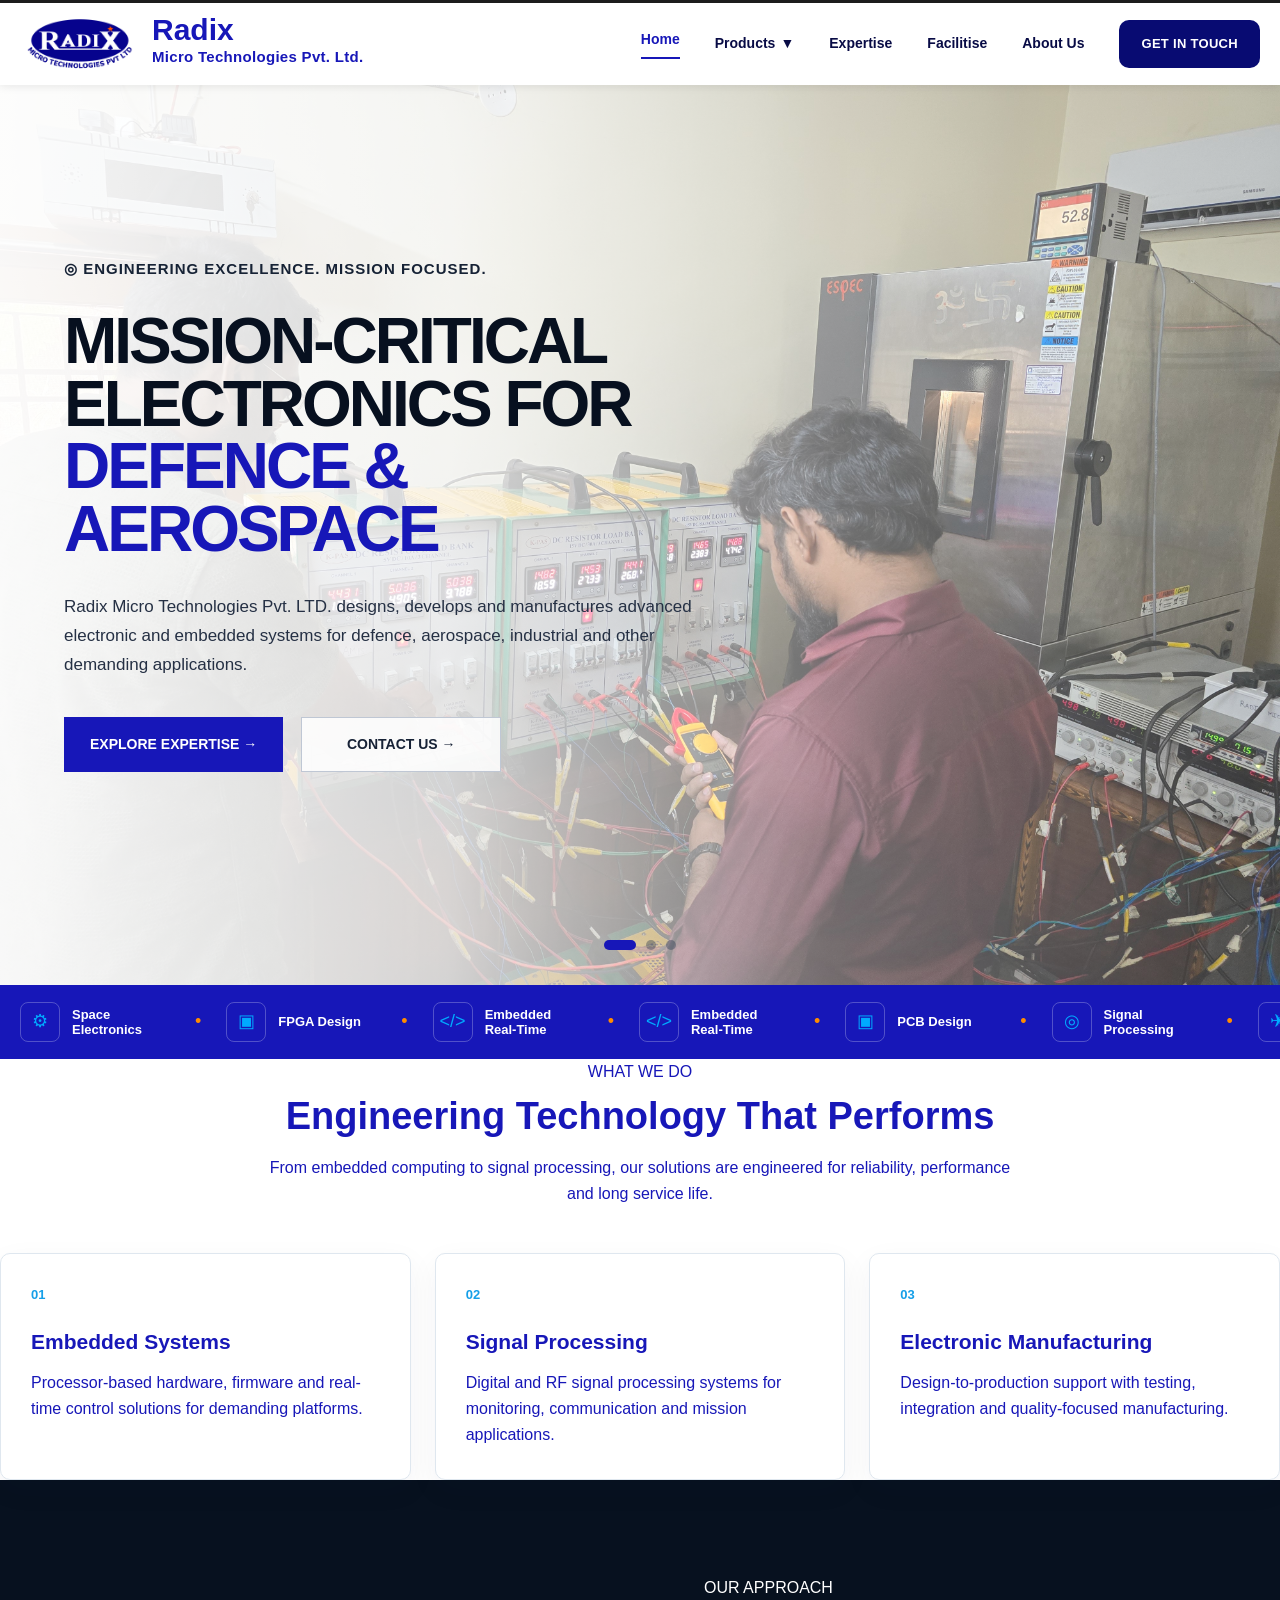
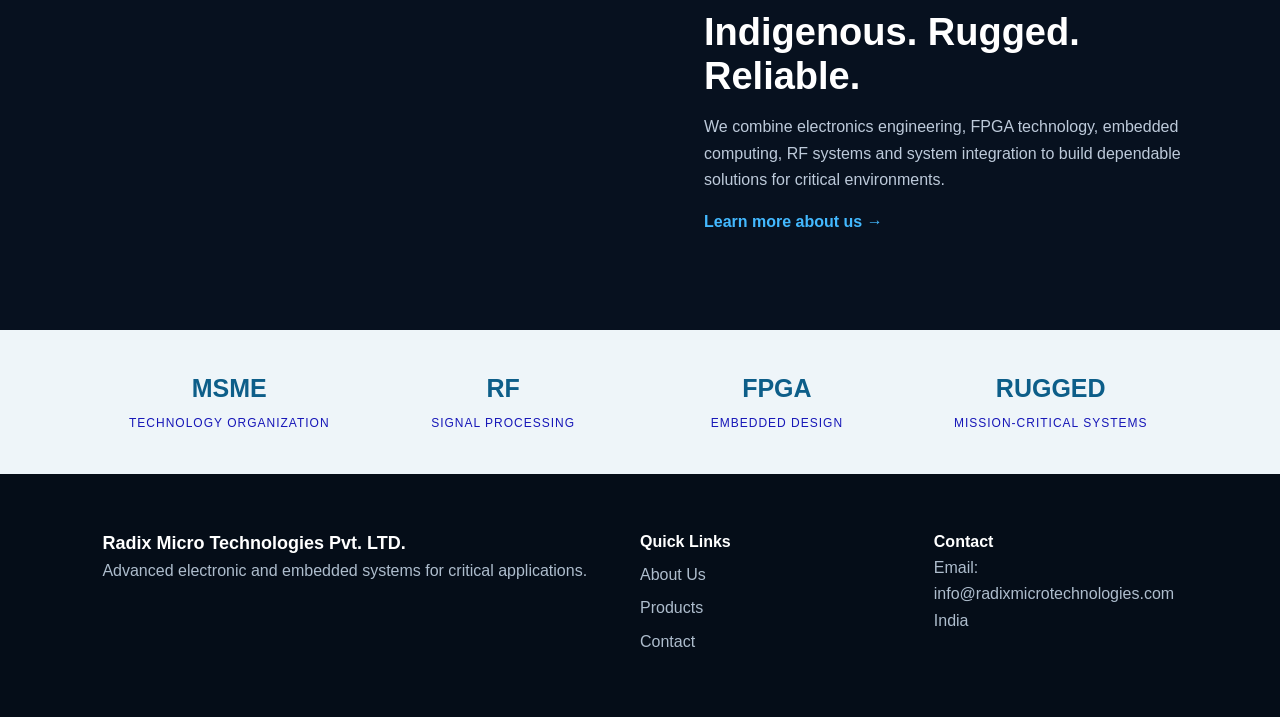
==== commit 9980f76b: "modified scrolling bar infinity" ====
--- a/index.html
+++ b/index.html
@@ -212,6 +212,9 @@
   </section>
 
 
+  <script src="script.js"></script>
+
+
   <section class="services-slider">
     <div class="services-track">
 
@@ -330,6 +333,7 @@
 
     </div>
 </section>
+
 
   <section class="section">
     <div class="section-title">
--- a/assets/style.css
+++ b/assets/style.css
@@ -433,6 +433,132 @@
 
 /*------------------------------------------------------------------*/
 
+/* =========================
+   TEXT ANIMATION
+========================= */
+.hero-slide.active .small-title {
+    animation: slideUp 0.8s ease forwards;
+    animation-delay: 0.3s;
+}
+
+
+.hero-slide.active h1 {
+    animation: slideUp 0.9s ease forwards;
+    animation-delay: 0.45s;
+}
+
+
+.hero-slide.active p {
+    animation: slideUp 0.9s ease forwards;
+    animation-delay: 0.65s;
+}
+
+
+.hero-slide.active .buttons {
+    animation: slideUp 0.9s ease forwards;
+    animation-delay: 0.85s;
+}
+
+
+@keyframes slideUp {
+    from {
+        opacity: 0;
+        transform: translateY(40px);
+    }
+
+    to {
+        opacity: 1;
+        transform: translateY(0);
+    }
+}
+
+
+/* =========================
+   DOTS
+========================= */
+.slide-dots {
+    position: absolute;
+    z-index: 10;
+    bottom: 35px;
+    left: 50%;
+    transform: translateX(-50%);
+    display: flex;
+    gap: 10px;
+}
+
+
+.dot {
+    width: 10px;
+    height: 10px;
+    border-radius: 50%;
+    background: rgba(20,40,70,0.35);
+    cursor: pointer;
+    transition: all 0.3s ease;
+}
+
+
+.dot.active {
+    width: 32px;
+    border-radius: 10px;
+    background: #1717b8;
+}
+
+
+/* =========================
+   MOBILE
+========================= */
+@media (max-width: 768px) {
+
+    .hero {
+        height: 100vh;
+        min-height: 650px;
+    }
+
+
+    .hero-content {
+        width: 88%;
+        padding-top: 80px;
+    }
+
+
+    .hero h1 {
+        font-size: 43px;
+        letter-spacing: -2px;
+        max-width: 500px;
+    }
+
+
+    .hero p {
+        font-size: 15px;
+        max-width: 500px;
+    }
+
+
+    .buttons {
+        flex-direction: column;
+        align-items: flex-start;
+        gap: 12px;
+    }
+
+
+    .btn {
+        min-width: 190px;
+        height: 50px;
+    }
+
+
+    .overlay {
+        background:
+            linear-gradient(
+                90deg,
+                rgba(255,255,255,0.95),
+                rgba(255,255,255,0.65)
+            );
+    }
+
+}
+
+/*----------------------------------------------------------------*/
 .services-slider {
     width: 100%;
     overflow: hidden;
@@ -446,7 +572,7 @@
     align-items: center;
     width: max-content;
 
-    animation: infiniteScroll 40s linear infinite;
+    animation: infiniteScroll 30s linear infinite;
 }
 
 .service-item {
